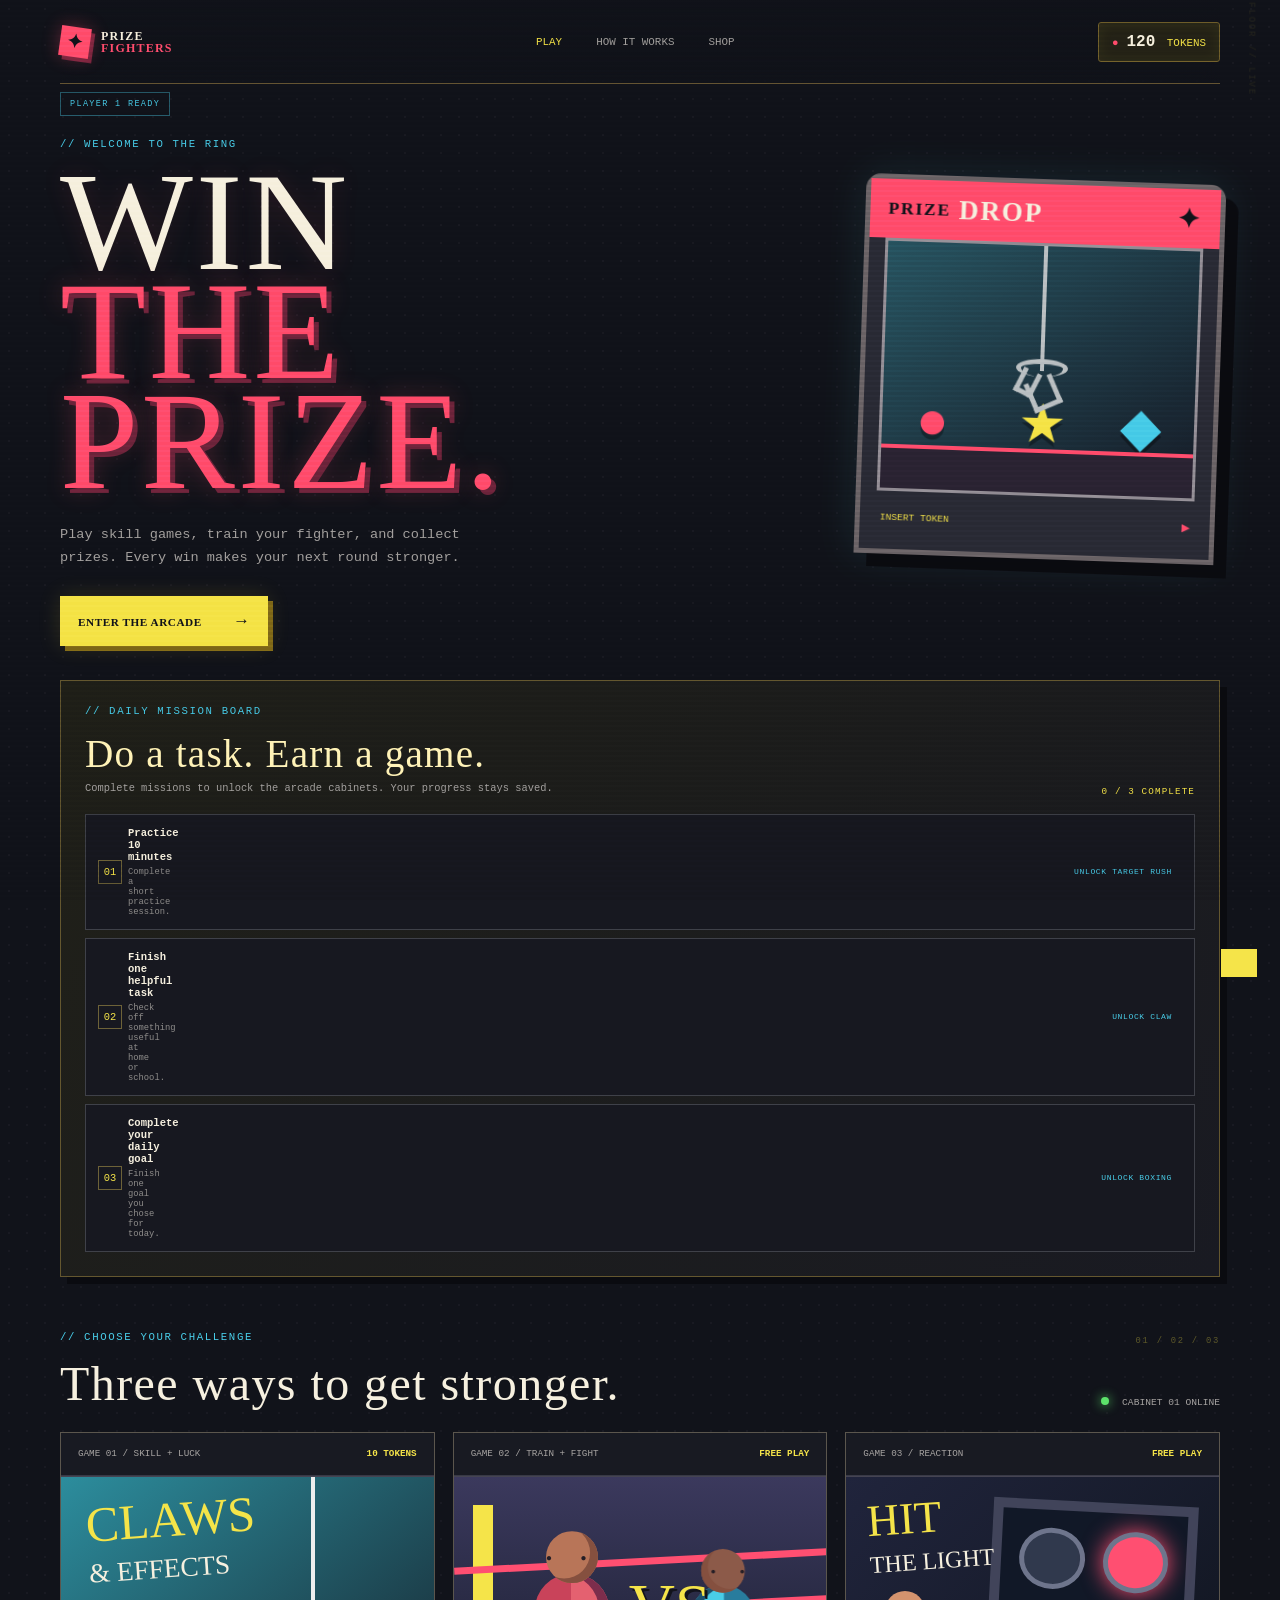
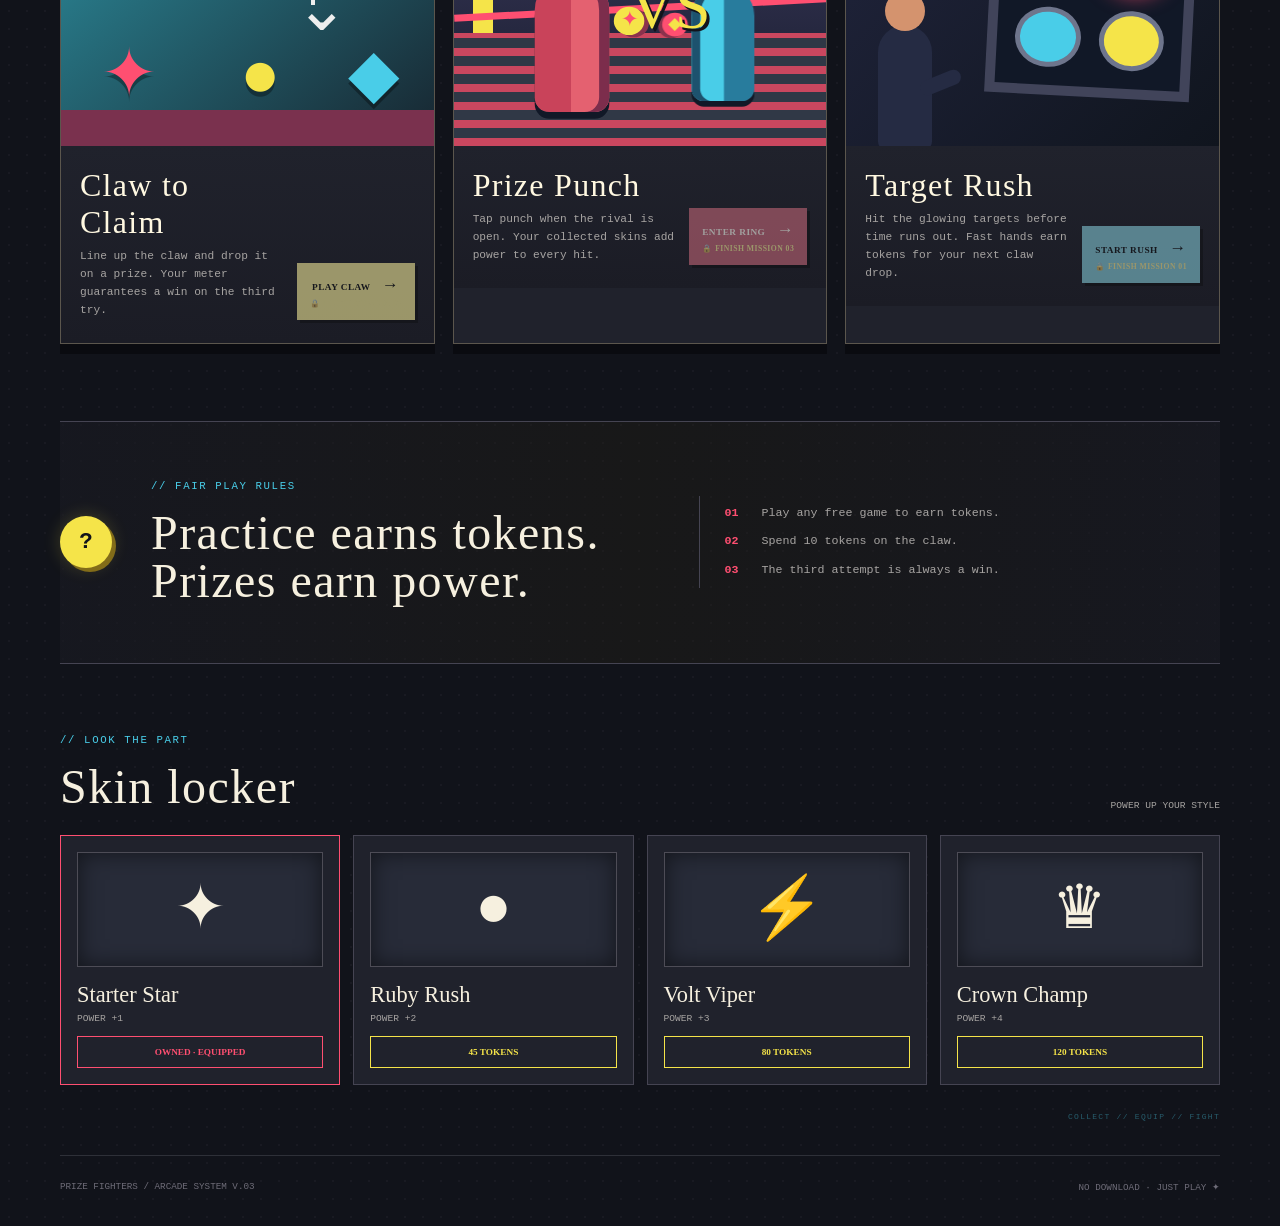
==== index.html @ 1649a292 "Build Prize Fighters arcade experience" ====
<!doctype html>
<html lang="en">
<head><meta charset="utf-8"><meta name="viewport" content="width=device-width, initial-scale=1"><title>PRIZE FIGHTERS // Arcade</title><link rel="stylesheet" href="styles.css"><link rel="stylesheet" href="character-overrides.css"><link rel="stylesheet" href="boxing-arena.css"><link rel="stylesheet" href="boxing-realism.css"><link rel="stylesheet" href="skin-selector.css"><link rel="stylesheet" href="arena-controls.css"><link rel="stylesheet" href="fair-fight.css"><link rel="stylesheet" href="boxing-modes.css"><link rel="stylesheet" href="human-boxers.css"><link rel="stylesheet" href="menu-polish.css"><link rel="stylesheet" href="todo-rewards.css"><link rel="stylesheet" href="first-person-3d.css"></head>
<body><div class="scanlines"></div><header class="topbar"><a class="brand" href="#top"><span class="brand-mark">✦</span><span>PRIZE<br><b>FIGHTERS</b></span></a><nav><a class="nav-link active" href="#games">PLAY</a><a class="nav-link" href="#how">HOW IT WORKS</a><a class="nav-link" href="#shop">SHOP</a></nav><div class="wallet"><span>●</span><b id="coinCount">120</b> TOKENS</div></header>
<main id="top"><section class="hero wrap"><div class="hero-copy"><p class="eyebrow">// WELCOME TO THE RING</p><h1>WIN<br><em>THE PRIZE.</em></h1><p class="lede">Play skill games, train your fighter, and collect prizes. Every win makes your next round stronger.</p><button class="button hot" data-scroll="games">ENTER THE ARCADE <span>→</span></button></div><div class="hero-machine"><div class="machine-top"><span>PRIZE</span><b>DROP</b><i>✦</i></div><div class="machine-glass"><div class="claw claw-hero"><span></span><i></i></div><div class="toy toy-red">●</div><div class="toy toy-yellow">★</div><div class="toy toy-blue">◆</div><div class="machine-floor"></div></div><div class="machine-base"><span>INSERT TOKEN</span><b>▶</b></div></div></section>
<section id="games" class="wrap games-section"><div class="section-head"><div><p class="eyebrow">// CHOOSE YOUR CHALLENGE</p><h2>Three ways to get stronger.</h2></div><span class="status-pill"><i></i> CABINET 01 ONLINE</span></div><div class="game-grid">
<article class="game-card claw-card"><div class="card-top"><span>GAME 01 / SKILL + LUCK</span><b>10 TOKENS</b></div><div class="card-art claw-art"><div class="art-sign">CLAWS<br><em>&amp; EFFECTS</em></div><div class="mini-claw"><span></span></div><div class="prize prize-a">✦</div><div class="prize prize-b">●</div><div class="prize prize-c">◆</div><div class="art-floor"></div></div><div class="card-content"><div><h3>Claw to Claim</h3><p>Line up the claw and drop it on a prize. Your meter guarantees a win on the third try.</p></div><button class="button small" data-game="claw">PLAY CLAW <span>→</span></button></div></article>
<article class="game-card boxing-card"><div class="card-top"><span>GAME 02 / TRAIN + FIGHT</span><b>FREE PLAY</b></div><div class="card-art boxing-art"><div class="ring-rope r1"></div><div class="ring-rope r2"></div><div class="ring-corner"></div><div class="fighter you"><i>✦</i></div><div class="fighter rival"><i>◆</i></div><div class="vs">VS</div></div><div class="card-content"><div><h3>Prize Punch</h3><p>Tap punch when the rival is open. Your collected skins add power to every hit.</p></div><button class="button small pink" data-game="boxing">ENTER RING <span>→</span></button></div></article>
<article class="game-card target-card"><div class="card-top"><span>GAME 03 / REACTION</span><b>FREE PLAY</b></div><div class="card-art target-art"><div class="target-label">HIT<br><em>THE LIGHT</em></div><div class="target-board"><i></i><i></i><i></i><i></i></div><div class="player-silhouette"><b></b><i></i></div></div><div class="card-content"><div><h3>Target Rush</h3><p>Hit the glowing targets before time runs out. Fast hands earn tokens for your next claw drop.</p></div><button class="button small blue" data-game="target">START RUSH <span>→</span></button></div></article>
</div></section>
<section id="how" class="how wrap"><div class="how-icon">?</div><div><p class="eyebrow">// FAIR PLAY RULES</p><h2>Practice earns tokens.<br>Prizes earn power.</h2></div><div class="steps"><p><b>01</b> Play any free game to earn tokens.</p><p><b>02</b> Spend 10 tokens on the claw.</p><p><b>03</b> The third attempt is always a win.</p></div></section><section id="shop" class="shop wrap"><div class="section-head"><div><p class="eyebrow">// LOOK THE PART</p><h2>Skin locker</h2></div><span>POWER UP YOUR STYLE</span></div><div class="shop-grid" id="shopGrid"></div></section></main><footer class="wrap"><span>PRIZE FIGHTERS / ARCADE SYSTEM V.03</span><span>NO DOWNLOAD · JUST PLAY ✦</span></footer>
<dialog id="gameModal"><div class="modal-head"><div><p class="eyebrow">// LIVE CABINET</p><h2 id="modalTitle">Claw to Claim</h2></div><button class="close" id="closeModal">×</button></div><div id="modalBody"></div></dialog><div class="toast" id="toast"></div><script src="boxing-arena.js"></script><script src="boxing-feedback.js"></script><script src="skin-selector.js"></script><script src="arena-controls.js"></script><script src="boxing-modes.js"></script><script src="todo-rewards.js"></script><script src="first-person-3d.js"></script><script src="game.js"></script><script src="keyboard-controls.js"></script></body></html>
---- styles.css ----
:root{--ink:#11131a;--paper:#f6f0df;--muted:#a7a4a2;--pink:#ff4f71;--yellow:#f5e449;--blue:#49cde8;--panel:#20222c;--line:#454452}*{box-sizing:border-box}html{scroll-behavior:smooth}body{margin:0;background:var(--ink);color:var(--paper);font-family:'Space Mono',monospace;background-image:radial-gradient(#3b3b4630 1px,transparent 1px);background-size:18px 18px}.scanlines{position:fixed;inset:0;pointer-events:none;z-index:10;background:linear-gradient(#fff0 50%,#00000012 50%);background-size:100% 5px;mix-blend-mode:overlay}.wrap{width:min(1160px,calc(100% - 48px));margin:auto}.topbar{height:84px;border-bottom:1px solid var(--line);display:flex;align-items:center;justify-content:space-between;width:min(1160px,calc(100% - 48px));margin:auto;position:relative;z-index:2}.brand{display:flex;align-items:center;gap:11px;color:var(--paper);text-decoration:none;font:700 .75rem/1 'Space Mono';letter-spacing:.1em}.brand b{color:var(--pink)}.brand-mark{display:grid;place-items:center;background:var(--pink);color:var(--ink);width:30px;height:30px;font-size:1.2rem;transform:rotate(8deg)}nav{display:flex;gap:34px;font-size:.68rem}nav a{color:var(--muted);text-decoration:none}nav a:hover,nav a.active{color:var(--yellow)}.wallet{font-size:.68rem;color:var(--yellow)}.wallet span{color:var(--pink);margin-right:8px}.wallet b{font-size:1rem;color:var(--paper);margin-right:5px}.eyebrow{color:var(--blue);font-size:.67rem;letter-spacing:.15em;margin:0 0 17px}.hero{min-height:540px;display:flex;justify-content:space-between;align-items:center;gap:50px}.hero h1{font:400 clamp(5rem,11vw,9.5rem)/.78 'Bebas Neue';letter-spacing:.02em;margin:0}.hero h1 em{font-style:normal;color:var(--pink);text-shadow:5px 5px 0 #72253d}.lede{max-width:420px;color:var(--muted);font-size:.85rem;line-height:1.7;margin:27px 0}.button{border:0;padding:15px 18px;background:var(--yellow);color:var(--ink);font:700 .7rem 'Space Mono';cursor:pointer;letter-spacing:.05em}.button span{font-size:1.05rem;margin-left:28px}.button:hover{filter:brightness(1.1);transform:translateY(-2px)}.hero-machine{width:360px;height:380px;border:5px solid #70686b;border-radius:15px 15px 0 0;background:#2b2c37;box-shadow:13px 13px 0 #0a0b10;transform:rotate(2deg);position:relative}.machine-top{height:59px;background:var(--pink);color:var(--ink);padding:10px 18px;display:flex;align-items:center;gap:8px;font:700 1.1rem 'Bebas Neue';letter-spacing:.1em}.machine-top b{color:var(--paper);font-size:1.7rem}.machine-top i{margin-left:auto;font-style:normal;font-size:1.7rem}.machine-glass{position:absolute;inset:59px 16px 58px;background:linear-gradient(140deg,#4dcee050,#161a2780),#18212c;border:3px solid #98939a;overflow:hidden}.machine-floor{position:absolute;bottom:0;inset-inline:0;height:44px;background:#2c2434;border-top:4px solid var(--pink)}.claw{position:absolute;top:0;left:50%;height:125px;width:4px;background:#bdc2c4;z-index:2}.claw span{position:absolute;top:113px;left:-24px;width:52px;height:18px;border:5px solid #bdc2c4;border-bottom:0;border-radius:50%}.claw i{position:absolute;top:124px;left:-22px;height:26px;width:20px;border:5px solid #bdc2c4;border-top:0;transform:rotate(25deg)}.claw i:after{content:'';position:absolute;right:-29px;top:0;height:26px;width:20px;border:5px solid #bdc2c4;border-top:0;transform:rotate(-50deg)}.toy{position:absolute;bottom:35px;font-size:3.4rem;text-shadow:0 5px 0 #0005}.toy-red{left:34px;color:var(--pink)}.toy-yellow{left:136px;color:var(--yellow)}.toy-blue{right:32px;color:var(--blue)}.machine-base{position:absolute;bottom:0;inset-inline:0;height:57px;padding:20px;color:var(--yellow);font-size:.6rem}.machine-base b{float:right;color:var(--pink)}.games-section{padding:32px 0 77px}.section-head{display:flex;align-items:end;justify-content:space-between;margin-bottom:24px}.section-head h2,.how h2{font:400 3rem/1 'Bebas Neue';margin:0;letter-spacing:.03em}.status-pill,.section-head>span{font-size:.6rem;color:var(--muted)}.status-pill i{display:inline-block;width:8px;height:8px;background:#5ce26a;border-radius:50%;margin-right:7px;box-shadow:0 0 11px #5ce26a}.game-grid{display:grid;grid-template-columns:1fr 1fr;gap:18px}.game-card{background:var(--panel);border:1px solid var(--line);overflow:hidden}.card-top{height:43px;display:flex;justify-content:space-between;align-items:center;padding:0 17px;font-size:.58rem;color:var(--muted)}.card-top b{color:var(--yellow);font-size:.58rem}.card-art{height:270px;position:relative;overflow:hidden}.claw-art{background:linear-gradient(140deg,#2c8d9d,#17252f);border-top:1px solid var(--line)}.art-sign{position:absolute;top:23px;left:26px;font:400 3.1rem/.82 'Bebas Neue';color:var(--yellow);transform:rotate(-4deg);z-index:2}.art-sign em{color:var(--paper);font-style:normal;font-size:1.7rem}.mini-claw{position:absolute;width:4px;height:130px;background:#eee;top:-2px;left:67%;z-index:2}.mini-claw:after{content:'⌄';font:4rem Arial;color:#eee;position:absolute;top:96px;left:-16px}.prize{position:absolute;font-size:4.2rem;bottom:30px;text-shadow:0 5px #0005}.prize-a{left:40px;color:var(--pink)}.prize-b{left:48%;color:var(--yellow)}.prize-c{right:34px;color:var(--blue)}.art-floor{position:absolute;bottom:0;inset-inline:0;height:36px;background:#7a314e}.boxing-art{background:linear-gradient(#3a3155,#1d1e2b);border-top:1px solid var(--line)}.boxing-art:after{content:'';position:absolute;inset:auto 0 0;height:42%;background:repeating-linear-gradient(0deg,#ca475f 0 8px,#303846 8px 18px)}.ring-rope{position:absolute;left:0;right:0;height:7px;background:var(--pink);z-index:2;transform:rotate(-3deg)}.r1{top:81px}.r2{top:128px}.ring-corner{position:absolute;left:19px;top:28px;width:20px;height:220px;background:#f5e449}.fighter{position:absolute;z-index:3;bottom:42px;width:75px;height:112px;background:#f24f68;border-radius:40px 40px 20px 20px;box-shadow:0 0 0 10px #f24f6825}.fighter:before{content:'';position:absolute;left:12px;top:-33px;width:51px;height:51px;border-radius:50%;background:#f7c28b}.fighter:after{content:'●';position:absolute;color:var(--ink);font-size:1.4rem;left:31px;top:-20px}.fighter i{position:absolute;z-index:2;font-style:normal;color:var(--yellow);font-size:2rem;right:-25px;top:27px}.you{left:23%;transform:scale(1.13)}.rival{right:19%;background:var(--blue);transform:scale(.95) rotateY(180deg)}.rival i{color:var(--pink)}.vs{position:absolute;z-index:4;left:47%;top:93px;font:4rem 'Bebas Neue';color:var(--yellow);text-shadow:3px 3px #12131b}.card-content{display:flex;justify-content:space-between;align-items:end;gap:15px;padding:21px 19px 23px}.card-content h3{font:400 2rem 'Bebas Neue';margin:0 0 7px}.card-content p{color:var(--muted);font-size:.7rem;line-height:1.6;margin:0;max-width:325px}.button.small{padding:12px 13px;white-space:nowrap;font-size:.58rem}.button.small span{margin-left:9px}.button.pink{background:var(--pink);color:var(--paper)}.how{border-top:1px solid var(--line);border-bottom:1px solid var(--line);padding:58px 0;display:grid;grid-template-columns:65px 1fr 1fr;gap:26px;align-items:center}.how-icon{width:52px;height:52px;border-radius:50%;background:var(--yellow);color:var(--ink);display:grid;place-items:center;font-weight:700;font-size:1.4rem}.steps{border-left:1px solid var(--line);padding-left:25px;color:var(--muted);font-size:.73rem;line-height:1.8}.steps p{margin:7px 0}.steps b{color:var(--pink);margin-right:16px}.shop{padding:70px 0}.shop-grid{display:grid;grid-template-columns:repeat(4,1fr);gap:13px}.skin{background:var(--panel);border:1px solid var(--line);padding:16px}.skin-preview{height:115px;display:grid;place-items:center;font-size:3.8rem;background:#272b38;margin-bottom:15px}.skin h3{font:400 1.4rem 'Bebas Neue';margin:0}.skin p{font-size:.6rem;color:var(--muted);margin:5px 0 12px}.skin button{width:100%;padding:10px;background:transparent;border:1px solid var(--yellow);color:var(--yellow);font:700 .58rem 'Space Mono';cursor:pointer}.skin button:disabled{border-color:#555;color:#777}.skin.owned{border-color:var(--pink)}.skin.owned button{color:var(--pink);border-color:var(--pink)}footer{padding:25px 0 30px;display:flex;justify-content:space-between;color:#6e6c78;font-size:.58rem}dialog{width:min(690px,calc(100% - 30px));background:#1d1e28;color:var(--paper);border:2px solid var(--yellow);padding:27px;box-shadow:12px 12px 0 #0008}dialog::backdrop{background:#000b;backdrop-filter:blur(4px)}.modal-head{display:flex;justify-content:space-between;align-items:start;border-bottom:1px solid var(--line);padding-bottom:17px;margin-bottom:20px}.modal-head h2{font:400 2.7rem 'Bebas Neue';margin:0}.close{background:none;border:0;color:var(--paper);font-size:2rem;cursor:pointer}.claw-console,.boxing-console{display:grid;grid-template-columns:1fr 180px;gap:20px}.claw-stage,.boxing-stage{height:280px;position:relative;background:linear-gradient(#1d6370,#17232c);border:2px solid #777;overflow:hidden}.console-claw{position:absolute;top:0;width:4px;height:125px;background:#fff;left:var(--claw-x,50%);transition:left .2s}.console-claw:after{content:'⌄';position:absolute;top:95px;left:-16px;color:#fff;font-size:4rem}.console-prize{position:absolute;bottom:30px;font-size:4rem}.console-prize.a{left:14%;color:var(--pink)}.console-prize.b{left:45%;color:var(--yellow)}.console-prize.c{right:14%;color:var(--blue)}.console-floor{position:absolute;bottom:0;inset-inline:0;height:30px;background:#71304c}.game-controls{background:#292b38;padding:20px;display:flex;flex-direction:column;gap:12px}.game-controls button{padding:13px;border:1px solid var(--line);background:#191a21;color:var(--paper);font:700 .64rem 'Space Mono';cursor:pointer}.game-controls button:hover{border-color:var(--yellow);color:var(--yellow)}.meter{height:8px;background:#15161c;margin:8px 0}.meter i{display:block;height:100%;width:0;background:var(--pink);transition:.3s}.console-note,.fight-info{color:var(--muted);font-size:.65rem;line-height:1.55}.boxing-console{grid-template-columns:1fr 190px}.health{position:absolute;top:17px;width:38%;height:14px;background:#171820;border:2px solid #eee}.health i{display:block;height:100%;background:var(--pink)}.health.player{left:18px}.health.enemy{right:18px}.health.enemy i{background:var(--blue);float:right}.punch-btn{height:130px;background:var(--pink);border:0;color:#fff;font:400 2.7rem 'Bebas Neue';cursor:pointer}.punch-btn:active{transform:scale(.95)}.fight-info b{color:var(--yellow)}.toast{position:fixed;bottom:23px;right:23px;background:var(--yellow);color:var(--ink);padding:14px 18px;font-size:.68rem;z-index:20;transform:translateY(100px);transition:.3s}.toast.show{transform:translateY(0)}@media(max-width:760px){.topbar{height:72px}.topbar nav{display:none}.hero{min-height:620px;display:block;padding-top:90px}.hero-machine{position:absolute;right:15px;top:215px;opacity:.34;transform:rotate(2deg) scale(.85)}.hero-copy{position:relative;z-index:1}.game-grid{grid-template-columns:1fr}.how{grid-template-columns:55px 1fr}.steps{grid-column:2}.shop-grid{grid-template-columns:1fr 1fr}.card-content{display:block}.card-content .button{margin-top:18px}.claw-console,.boxing-console{grid-template-columns:1fr}.section-head{align-items:start;gap:10px;flex-direction:column}footer{flex-direction:column;gap:12px}}
/* Clearer human character treatment and the new reaction cabinet. */
.game-grid{grid-template-columns:repeat(3,1fr)}
.target-art{background:linear-gradient(135deg,#20243c,#10151e);border-top:1px solid var(--line)}.target-label{position:absolute;left:22px;top:22px;color:var(--yellow);font:400 2.8rem/.82 'Bebas Neue';z-index:2;transform:rotate(-4deg)}.target-label em{font-style:normal;color:var(--paper);font-size:1.5rem}.target-board{position:absolute;right:25px;top:25px;width:205px;height:195px;border:10px solid #41445a;background:#111827;display:grid;grid-template-columns:1fr 1fr;gap:18px;padding:18px;transform:rotate(3deg)}.target-board i{display:block;border-radius:50%;background:#30394d;border:5px solid #6e758c}.target-board i:nth-child(2){background:var(--pink);box-shadow:0 0 22px var(--pink)}.target-board i:nth-child(3){background:var(--blue)}.target-board i:nth-child(4){background:var(--yellow)}.player-silhouette{position:absolute;bottom:-4px;left:32px;width:54px;height:125px;background:#252b43;border-radius:28px 28px 9px 9px;z-index:3}.player-silhouette b{position:absolute;top:-34px;left:7px;width:40px;height:40px;border-radius:50%;background:#d4936e}.player-silhouette i{position:absolute;right:-30px;top:50px;width:43px;height:15px;background:#252b43;transform:rotate(-22deg);border-radius:10px}.blue{background:var(--blue)}
.boxing-art{background:linear-gradient(#3b395d,#161b2a)}.fighter{width:66px;height:122px;border-radius:32px 32px 13px 13px;background:linear-gradient(90deg,#c9435a 0 48%,#e46170 49%);box-shadow:inset -9px 0 #7c2d4c,0 6px 0 #111827}.fighter:before{left:10px;top:-38px;width:46px;height:46px;background:#b87558;box-shadow:inset -7px -4px #85503f}.fighter:after{content:'●  ●';letter-spacing:10px;font-size:.55rem;left:10px;top:-19px;color:#241e26}.fighter i{right:-31px;top:29px;width:27px;height:25px;border-radius:50%;background:var(--yellow);color:var(--pink);font-size:1.15rem;text-align:center;line-height:25px;box-shadow:4px 2px 0 #8b324d}.rival{background:linear-gradient(90deg,#287c9d 0 48%,#49cde8 49%);box-shadow:inset -9px 0 #1d526e,0 6px 0 #111827}.rival:before{background:#8c5a49}.rival i{background:var(--pink);color:var(--yellow)}
@media(max-width:960px){.game-grid{grid-template-columns:1fr 1fr}.target-card{grid-column:1/-1}.target-card .card-art{height:240px}}@media(max-width:760px){.game-grid{grid-template-columns:1fr}.target-card{grid-column:auto}}
.target-stage{height:280px;position:relative;overflow:hidden;border:2px solid #646a81;background:radial-gradient(circle at 50% 50%,#32375b,#151a27)}.rush-grid{position:absolute;inset:0;background-image:linear-gradient(#ffffff10 1px,transparent 1px),linear-gradient(90deg,#ffffff10 1px,transparent 1px);background-size:33.333% 33.333%}.rush-target{position:absolute;z-index:2;width:62px;height:62px;margin:-31px 0 0 -31px;border-radius:50%;display:grid;place-items:center;background:var(--pink);border:8px solid var(--yellow);box-shadow:0 0 30px var(--pink);color:#fff;font-size:1.6rem;cursor:pointer;transition:.15s}.rush-target:hover{transform:scale(1.13)}
.real-fight .boxing-stage{background:radial-gradient(circle at 50% 35%,#554a74,#1a1b2b)}.round-badge{position:absolute;top:10px;left:50%;z-index:5;transform:translateX(-50%);background:var(--yellow);color:var(--ink);padding:6px 12px;font-size:.58rem;font-weight:700}.health-label{position:absolute;top:38px;z-index:4;font-size:.55rem;font-weight:700;color:var(--paper)}.health-label i{font-style:normal;color:var(--yellow);margin-left:5px}.you-label{left:18px}.rival-label{right:18px}.real-fight .health{top:56px}.stamina-bar{position:absolute;bottom:12px;left:18px;right:18px;height:12px;background:#10131d;border:2px solid #6f7184;z-index:4}.stamina-bar span{position:absolute;top:-17px;left:0;color:var(--yellow);font-size:.48rem}.stamina-bar i{display:block;width:100%;height:100%;background:var(--yellow);transition:.2s}.fight-actions{display:grid;grid-template-columns:1fr 1fr;gap:8px}.fight-actions button{min-height:48px}.fight-actions button small{display:block;color:var(--muted);font-size:.45rem;margin-top:4px}.fight-actions button.active{background:var(--yellow);color:var(--ink);border-color:var(--yellow)}
---- character-overrides.css ----
/* Human-style boxer silhouettes: heads, faces, gloves, shorts, legs, and shoes. */
.fight-actions button { position: relative; padding-top: 23px; }
.fight-actions::before { content: 'KEYBOARD: J jab  ·  H heavy  ·  G guard  ·  D dodge'; grid-column: 1 / -1; color: var(--yellow); font-size: .55rem; line-height: 1.4; }
.fight-actions button::after { content: 'J'; position: absolute; top: 6px; right: 7px; color: var(--blue); font-size: .55rem; border: 1px solid var(--blue); padding: 1px 4px; }
#heavy::after { content: 'H'; }
#guard::after { content: 'G'; }
#dodge::after { content: 'D'; }
.fight-actions button.key-pressed { transform: translateY(2px) scale(.97); box-shadow: 0 0 0 3px var(--blue); }
.real-fight .fighter { height: 132px; width: 58px; border-radius: 26px 26px 15px 15px; background: linear-gradient(90deg,#5b2333 0 11%,#c94a61 12% 69%,#8f304b 70%); box-shadow: inset -7px 0 #71243c, 0 9px 0 #111827, 0 0 0 8px #f24f6820; }
.real-fight .fighter::before { left: 7px; top: -43px; width: 44px; height: 48px; border-radius: 48% 48% 43% 43%; background: linear-gradient(135deg,#b87558 0 63%,#784331 64%); box-shadow: inset 5px -4px #8b4f3b; }
.real-fight .fighter::after { content: ''; left: 14px; top: -16px; width: 8px; height: 5px; border-radius: 50%; background: #241e26; box-shadow: 15px 0 #241e26, 7px 13px 0 -1px #8a3f35; }
.real-fight .fighter i { right: -35px; top: 29px; width: 28px; height: 28px; border-radius: 50%; background: var(--yellow); color: transparent; box-shadow: 4px 3px 0 #8b324d, -26px 73px 0 -5px #f5c28c; }
.real-fight .rival { background: linear-gradient(90deg,#164c65 0 11%,#2d91ad 12% 69%,#1c607b 70%); box-shadow: inset -7px 0 #17485f, 0 9px 0 #111827, 0 0 0 8px #49cde820; }
.real-fight .rival::before { background: linear-gradient(135deg,#8c5a49 0 63%,#5f352e 64%); }
.real-fight .rival i { background: var(--pink); box-shadow: 4px 3px 0 #70243b, -26px 73px 0 -5px #d9a079; }
---- boxing-arena.css ----
.boxing-arena { color: #fff7d6; }
.arena-setup { display:grid; gap:18px; text-align:center; padding:18px 4px 6px; }
.arena-kicker { color:#f6d56d; font-size:.65rem; letter-spacing:.18em; }
.arena-setup h3 { margin:0; color:#f8dc78; font:400 3rem/.9 'Bebas Neue'; text-shadow:3px 3px #5f4217; }
.arena-setup p { color:#c9c0a4; font-size:.72rem; line-height:1.6; margin:0 auto; max-width:470px; }
.arena-mode-row { display:flex; justify-content:center; gap:12px; flex-wrap:wrap; }
.arena-mode,.arena-primary { border:1px solid #b58b2c; background:#2a2417; color:#f8dc78; padding:13px 17px; font:700 .65rem 'Space Mono'; cursor:pointer; }
.arena-mode.active,.arena-primary { background:#d5a934; color:#1a1710; box-shadow:0 4px 0 #735313; }
.arena-room { display:grid; gap:8px; margin:3px auto 0; max-width:280px; }
.arena-room input { background:#16151a; border:1px solid #5d5339; color:#f8dc78; padding:12px; text-align:center; font:700 .75rem 'Space Mono'; letter-spacing:.15em; }
.arena-room small,.arena-help { color:#9d967e; font-size:.57rem; line-height:1.6; }
.arena-room[hidden] { display:none; }
.boxing-arena .boxing-stage { background:radial-gradient(circle at 50% 30%,#776438 0,#342d26 34%,#17191e 78%); border-color:#aa8736; }
.arena-ring { position:absolute; inset:0; background:linear-gradient(transparent 68%,#9b313d 69% 73%,#e0b84b 74% 76%,#9b313d 77% 81%,#28262a 82%); }
.arena-rope { position:absolute; left:-4%; right:-4%; height:5px; background:#e7c04f; box-shadow:0 0 0 2px #6f421f; z-index:2; transform:rotate(-2deg); }
.arena-rope.one{top:43%}.arena-rope.two{top:53%}.arena-rope.three{top:63%}
.arena-corner { position:absolute; top:22%; bottom:17%; left:50%; width:9px; background:#d9b34d; transform:translateX(-50%); z-index:2; }
.arena-boxer { position:absolute; z-index:3; bottom:28px; width:74px; height:132px; border-radius:36px 36px 14px 14px; background:linear-gradient(90deg,#59263b 0 13%,#d25a64 14% 68%,#802e43 69%); box-shadow:inset -9px 0 #66263b,0 11px 0 #0b0c10; transition:transform .12s; }
.arena-boxer::before { content:''; position:absolute; left:12px; top:-48px; width:50px; height:53px; border-radius:48% 48% 43% 43%; background:linear-gradient(135deg,#bc7a59 0 62%,#73412f 63%); box-shadow:inset 6px -5px #8d4d38; }
.arena-boxer::after { content:''; position:absolute; left:23px; top:-28px; width:8px; height:5px; border-radius:50%; background:#211a1a; box-shadow:18px 0 #211a1a,9px 14px 0 -1px #74382e; }
.arena-boxer .glove { position:absolute; right:-32px; top:28px; width:31px; height:31px; border-radius:50%; background:#f2c647; box-shadow:4px 3px 0 #805c1c; }
.arena-boxer .arm { position:absolute; right:-27px; top:48px; width:43px; height:14px; border-radius:12px; background:#d25a64; transform:rotate(-25deg); transform-origin:left center; }
.arena-boxer .shorts { position:absolute; bottom:-1px; left:7px; right:7px; height:38px; background:#212c4c; border-top:5px solid #f1c74c; border-radius:5px 5px 11px 11px; }
.arena-boxer .leg { position:absolute; bottom:-27px; width:20px; height:31px; background:#bc7a59; border-radius:0 0 10px 10px; }
.arena-boxer .leg.left{left:12px}.arena-boxer .leg.right{right:12px}
.arena-boxer .shoe { position:absolute; bottom:-32px; width:34px; height:10px; border-radius:10px 15px 4px 4px; background:#f4df9d; }
.arena-boxer .shoe.left{left:3px}.arena-boxer .shoe.right{right:3px}
.arena-boxer.p1 { left:18%; }.arena-boxer.p2 { right:18%; transform:scaleX(-1); background:linear-gradient(90deg,#153e58 0 13%,#2f9ab5 14% 68%,#1d5e79 69%); box-shadow:inset -9px 0 #17485f,0 11px 0 #0b0c10; }
.arena-boxer.p2 .glove { background:#e55269; }.arena-boxer.p2 .arm{background:#2f9ab5}.arena-boxer.p2 .shorts{background:#51304c}.arena-boxer.p2 .shoe{background:#b5ecf1}
.arena-boxer.hit { animation:arenaHit .22s ease; }.arena-boxer.block { filter:brightness(1.35); box-shadow:0 0 0 5px #f4d45b, inset -9px 0 #66263b,0 11px 0 #0b0c10; }
.arena-boxer.attack { animation:arenaPunch .34s ease; }
@keyframes arenaPunch { 45% { transform:translateX(22px) scale(1.04); filter:brightness(1.18); } }
.arena-boxer.p2.attack { animation-name:arenaPunchP2; }
@keyframes arenaPunchP2 { 45% { transform:scaleX(-1) translateX(22px) scale(1.04); filter:brightness(1.18); } }
.arena-boxer.dodge { animation:arenaDodge .42s ease; }
@keyframes arenaDodge { 45% { transform:translateX(-34px) rotate(-8deg); filter:brightness(1.25); } }
.arena-boxer.p2.dodge { animation-name:arenaDodgeP2; }
@keyframes arenaDodgeP2 { 45% { transform:scaleX(-1) translateX(-34px) rotate(8deg); filter:brightness(1.25); } }
@keyframes arenaHit { 50%{transform:translateX(12px) rotate(2deg)} }.arena-boxer.p2.hit{animation-name:arenaHitP2}.arena-boxer.p2.block{box-shadow:0 0 0 5px #f4d45b,inset -9px 0 #17485f,0 11px 0 #0b0c10}@keyframes arenaHitP2{50%{transform:scaleX(-1) translateX(12px) rotate(-2deg)}}
.arena-hud { position:absolute; z-index:5; top:12px; left:15px; right:15px; display:flex; justify-content:space-between; gap:20px; font-size:.55rem; font-weight:700; }
.arena-health { width:38%; }.arena-health.enemy{text-align:right}.arena-health label{color:#f8dc78}.arena-bar{height:13px; margin-top:5px; background:#141419; border:2px solid #f0d27a}.arena-bar i{display:block; width:100%; height:100%; background:#e45668; transition:.2s}.arena-health.enemy .arena-bar i{margin-left:auto;background:#48c7dc}
.arena-message { min-height:35px; color:#f3e8bd; font-size:.64rem; line-height:1.5; }
.arena-controls { display:grid; grid-template-columns:1fr 1fr; gap:9px; margin-top:12px; }.arena-controls h4{grid-column:1/-1;margin:0;color:#f8dc78;font:400 1.45rem 'Bebas Neue'}.arena-controls button{padding:10px 8px;border:1px solid #625332;background:#211f1c;color:#fff7d6;font:700 .58rem 'Space Mono';cursor:pointer}.arena-controls button:hover{border-color:#f2d36c}.arena-controls button:active{transform:scale(.96)}.arena-controls small{display:block;color:#9d967e;font-size:.46rem;margin-top:4px}.arena-bottom{display:flex;justify-content:space-between;gap:10px;align-items:center;margin-top:12px;color:#a69c80;font-size:.55rem}.arena-gold{color:#f6d56d}.arena-room-code{font-size:.8rem;letter-spacing:.2em;color:#f8dc78}.arena-controls[hidden]{display:none}@media(max-width:650px){.arena-boxer.p1{left:13%}.arena-boxer.p2{right:13%}.arena-controls{grid-template-columns:1fr 1fr}}
---- boxing-realism.css ----
/* Final character pass: clear hair, varied skin tones, and a readable guard. */
.arena-boxer .hair { position:absolute; z-index:2; left:9px; top:-50px; width:49px; height:20px; border-radius:50% 55% 18% 18%; background:#211b1a; transform:rotate(-5deg); }
.arena-boxer .hair::after { content:''; position:absolute; left:-4px; top:7px; width:13px; height:25px; border-radius:50%; background:inherit; }
.arena-boxer.p1 .hair { background:#2d211d; }
.arena-boxer.p2 .hair { background:#111827; transform:scaleX(-1) rotate(-5deg); }
.arena-boxer.p1::before { background:linear-gradient(135deg,#c88763 0 60%,#75402f 61%); }
.arena-boxer.p2::before { background:linear-gradient(135deg,#8e5b4b 0 60%,#4c2c2a 61%); }
.arena-boxer.block::before { box-shadow:inset 5px -4px #8b4f3b, 0 0 0 4px #f6d35f; }
.arena-boxer .guard-shield { position:absolute; z-index:6; left:-18px; top:5px; width:92px; height:100px; border:4px solid #f6d35f; border-radius:50%; opacity:0; transform:rotate(-15deg); pointer-events:none; background:radial-gradient(circle,#f6d35f42,#f6d35f0 68%); }
.arena-boxer.block .guard-shield { opacity:1; animation:guardPulse .55s ease infinite alternate; }
@keyframes guardPulse { from { filter:drop-shadow(0 0 2px #f6d35f); } to { filter:drop-shadow(0 0 12px #f6d35f); } }
.arena-controls button.active { background:#f6d35f; color:#1c1810; border-color:#fff0a6; box-shadow:0 0 13px #f6d35f88; }
.arena-message { border-left:4px solid #f6d35f; padding:8px 10px; background:#292318; }
---- skin-selector.css ----
.skin-picker { display:grid; gap:9px; padding:12px; border:1px solid #5d5339; background:#201b13; }
.skin-picker b { color:#f6d56d; font-size:.58rem; letter-spacing:.08em; }
.skin-options { display:flex; flex-wrap:wrap; justify-content:center; gap:6px; }
.skin-choice { min-width:72px; padding:8px 7px; border:1px solid #655936; background:#17161a; color:#d4c9a9; font:700 .5rem 'Space Mono'; cursor:pointer; }
.skin-choice:hover,.skin-choice.selected { border-color:#f6d56d; color:#1b170f; background:#f6d56d; }
.arena-boxer[data-skin="ruby"] { filter:hue-rotate(0deg); }
.arena-boxer[data-skin="volt"] { filter:hue-rotate(125deg) saturate(1.3); }
.arena-boxer[data-skin="gold"] { filter:hue-rotate(330deg) saturate(1.5) brightness(1.15); }
.arena-boxer[data-skin="emerald"] { filter:hue-rotate(75deg) saturate(1.25); }
.arena-boxer[data-skin="violet"] { filter:hue-rotate(250deg) saturate(1.3); }
.arena-boxer[data-skin="ice"] { filter:hue-rotate(160deg) saturate(.85) brightness(1.12); }
.arena-boxer[data-skin="shadow"] { filter:grayscale(.65) brightness(.72); }
.arena-boxer[data-skin="sunset"] { filter:hue-rotate(350deg) saturate(1.55) brightness(1.1); }
---- arena-controls.css ----
.face-picker { display:grid; gap:9px; padding:12px; border:1px solid #5d5339; background:#201b13; }
.face-picker b { color:#f6d56d; font-size:.58rem; letter-spacing:.08em; }
.face-options { display:flex; flex-wrap:wrap; justify-content:center; gap:6px; }
.face-choice { min-width:72px; padding:8px 7px; border:1px solid #655936; background:#17161a; color:#d4c9a9; font:700 .5rem 'Space Mono'; cursor:pointer; }
.face-choice:hover,.face-choice.selected { border-color:#f6d56d; color:#1b170f; background:#f6d56d; }
.arena-boxer.p1 { transition:left .16s ease,bottom .16s ease,filter .2s ease; }
.arena-boxer.p2 { transition:right .3s ease,filter .2s ease; }
.arena-boxer.step { animation:stepBounce .16s ease; }
@keyframes stepBounce { 50% { margin-bottom:5px; } }
.arena-controls:first-of-type h4 .arena-gold { font-size:0; }
.arena-controls:first-of-type h4 .arena-gold::after { content:'· WASD MOVE  ·  J I O K L ACTION'; font-size:.66rem; }
.arena-controls button[data-action="p1-jab"] { font-size:0; }
.arena-controls button[data-action="p1-jab"]::before { content:'LEFT PUNCH'; font-size:.58rem; }
.arena-controls button[data-action="p1-heavy"] { font-size:0; }
.arena-controls button[data-action="p1-heavy"]::before { content:'RIGHT PUNCH'; font-size:.58rem; }
.arena-controls button[data-action="p1-heavy"] small::after { content:'I · 18 dmg'; font-size:.46rem; }
.arena-controls button[data-action="p1-kick"] { font-size:0; }
.arena-controls button[data-action="p1-kick"]::before { content:'KICK'; font-size:.58rem; }
.arena-controls button[data-action="p1-kick"] small::after { content:'O · close range'; font-size:.46rem; }
.arena-controls button[data-action="p1-guard"] { font-size:0; }
.arena-controls button[data-action="p1-guard"]::before { content:'BLOCK'; font-size:.58rem; }
.arena-controls button[data-action="p1-guard"] small::after { content:'K · protect'; font-size:.46rem; }
.arena-boxer.whiff { animation:whiff .25s ease; }
@keyframes whiff { 50% { transform:translateX(13px) rotate(5deg); opacity:.7; } }
.arena-boxer .off-arm { position:absolute; z-index:1; left:-25px; top:45px; width:38px; height:14px; border-radius:12px; background:#d25a64; transform:rotate(22deg); transform-origin:right center; }
.arena-boxer .off-glove { position:absolute; z-index:2; left:-39px; top:57px; width:27px; height:27px; border-radius:50%; background:#f2c647; box-shadow:-3px 3px 0 #805c1c; }
.arena-boxer.p2 .off-arm { background:#2f9ab5; }.arena-boxer.p2 .off-glove { background:#e55269; box-shadow:-3px 3px 0 #70243b; }
.referee { position:absolute; z-index:2; left:50%; bottom:72px; width:25px; height:63px; transform:translateX(-50%); background:repeating-linear-gradient(0deg,#e6e1cd 0 8px,#292b35 8px 15px); border-radius:10px 10px 4px 4px; opacity:.85; }
.referee::before { content:''; position:absolute; left:3px; top:-24px; width:19px; height:20px; border-radius:50%; background:#b97859; box-shadow:inset -3px -2px #794431; }
.referee span { position:absolute; left:-15px; top:22px; width:18px; height:7px; background:#e6e1cd; transform:rotate(-25deg); box-shadow:42px 10px #e6e1cd; }
.arena-boxer[data-face="smile"]::after { width:15px; height:8px; border-radius:0 0 12px 12px; box-shadow:15px 0 #211a1a,7px 13px 0 -1px #8a3f35; }
.arena-boxer[data-face="scar"]::after { width:8px; height:5px; background:#211a1a; box-shadow:15px 0 #211a1a,7px 13px 0 -1px #8a3f35,4px -7px 0 -2px #f4d2b0; }
.arena-boxer[data-face="mask"]::after { left:8px; top:-22px; width:33px; height:14px; border-radius:3px; background:#e8e2ca; box-shadow:15px 0 #211a1a,7px 13px 0 -1px #8a3f35; }
.arena-boxer.block-hit { animation:blockImpact .25s ease; }
@keyframes blockImpact { 50% { filter:brightness(1.8); transform:scale(1.05); } }
.boxing-stage.round-over::after { content:'ROUND OVER'; position:absolute; z-index:8; inset:40% 0 auto; text-align:center; color:#f6d56d; font:400 2.5rem 'Bebas Neue'; letter-spacing:.12em; text-shadow:3px 3px #4c3512; }
.arena-hud { padding:8px 10px; background:#15131dcc; border:1px solid #f6d56d66; border-radius:5px; }
.arena-bar { height:16px; border-radius:3px; box-shadow:0 0 8px #000; }
.arena-bar i { border-radius:1px; }
.arena-controls { padding:12px; border:1px solid #5f4b22; background:linear-gradient(145deg,#282116,#17161a); border-radius:5px; }
.arena-controls button { border-radius:3px; transition:transform .12s,background .12s,box-shadow .12s; }
.arena-controls button:disabled { opacity:.38; cursor:not-allowed; }
---- fair-fight.css ----
/* Fair-fight presentation: equal HP, readable win condition, grounded boxer styling. */
.arena-hud::after { content:'FAIR ROUND · FIRST HP TO 0 LOSES'; position:absolute; top:72px; left:50%; transform:translateX(-50%); white-space:nowrap; color:#d8c9a3; font-size:.47rem; letter-spacing:.08em; }
.arena-health label::after { content:' HP'; color:#9c947f; font-size:.48rem; }
.arena-boxer { filter:saturate(.78) contrast(1.08); box-shadow:inset -8px 0 #552b32, 0 7px 0 #0d0f13; }
.arena-boxer::before { box-shadow:inset 5px -5px #764631; }
.arena-boxer.p1 { background:linear-gradient(90deg,#4d2b32 0 12%,#a94f4d 13% 68%,#71353d 69%); }
.arena-boxer.p2 { background:linear-gradient(90deg,#1d4354 0 12%,#377d89 13% 68%,#285c6d 69%); box-shadow:inset -8px 0 #1c4554,0 7px 0 #0d0f13; }
.arena-boxer .glove,.arena-boxer .off-glove { box-shadow:2px 2px 0 #594622; }
.arena-message { font-size:.68rem; border-left-width:5px; }
.arena-controls h4 { letter-spacing:.04em; }
.arena-controls::after { content:'STAMINA ACTIVE · HEAVY AND DODGE USE ENERGY'; grid-column:1 / -1; color:#f6d56d; font-size:.48rem; letter-spacing:.06em; text-align:center; }
---- boxing-modes.css ----
.difficulty-picker { display:grid; gap:9px; padding:12px; border:1px solid #806427; background:#201a10; }
.difficulty-picker>b { color:#f6d56d; font-size:.58rem; letter-spacing:.1em; }
.difficulty-options { display:grid; grid-template-columns:repeat(3,1fr); gap:7px; }
.difficulty-options button { padding:9px 5px; border:1px solid #6e5c31; background:#17161a; color:#d6c99e; font:700 .53rem 'Space Mono'; cursor:pointer; }
.difficulty-options button small { display:block; margin-top:4px; color:#8dd9d9; font-size:.43rem; }
.difficulty-options button.selected,.difficulty-options button:hover { background:#f0c853; color:#1b170f; border-color:#fff1a1; }
.difficulty-options button.selected small,.difficulty-options button:hover small { color:#554317; }
.difficulty-note { color:#9c947f; font-size:.52rem; line-height:1.5; }
.match-info { position:absolute; z-index:7; left:50%; top:96px; transform:translateX(-50%); display:flex; gap:12px; align-items:center; white-space:nowrap; color:#eadfb8; font-size:.5rem; background:#161318d9; border:1px solid #b58b2c; padding:7px 10px; border-radius:3px; }
.match-info b { color:#f6d56d; }.match-info strong,.match-clock { color:#fff3ae; font-size:.72rem; }.match-clock { font-variant-numeric:tabular-nums; }
.boxing-stage { perspective:800px; transform-style:preserve-3d; }
.boxing-stage .arena-ring { transform:rotateX(8deg) scale(1.04); transform-origin:bottom; box-shadow:inset 0 -35px 50px #0a0a0dcc; }
.boxing-stage .arena-rope { box-shadow:0 4px 0 #6c3a27,0 0 12px #f1c84b55; }
.arena-boxer { transform-style:preserve-3d; }
@media(max-width:650px){.difficulty-options{grid-template-columns:1fr}.match-info{top:100px;gap:6px;font-size:.42rem}.match-info span:last-child{display:none;}}
---- human-boxers.css ----
/* Human character pass: oval anatomy, necks, ears, hairline, and facial detail. */
.arena-boxer { border-radius:28px 28px 12px 12px; }
.arena-boxer::before { left:9px; top:-51px; width:42px; height:54px; border-radius:46% 46% 43% 43%; border:1px solid #643c31; box-shadow:inset 5px -7px #75402f; }
.arena-boxer::after { left:18px; top:-28px; width:7px; height:5px; border-radius:50%; background:#231b1a; box-shadow:16px 0 #231b1a, 7px 13px 0 -1px #7c3f32; }
.arena-boxer .neck { position:absolute; z-index:-1; left:20px; top:-5px; width:25px; height:20px; border-radius:0 0 10px 10px; background:#a9654e; }
.arena-boxer.p2 .neck { background:#7b4b40; }
.arena-boxer .hair { left:5px; top:-55px; width:50px; height:23px; border-radius:56% 62% 22% 16%; background:#211a19; transform:rotate(-4deg); box-shadow:0 6px 0 -2px #211a19, 18px -4px 0 -3px #211a19; }
.arena-boxer .hair::after { left:-5px; top:9px; width:12px; height:29px; border-radius:70% 20% 50% 50%; background:inherit; box-shadow:42px 3px 0 -2px #211a19; }
.arena-boxer .face-detail { position:absolute; z-index:3; left:12px; top:-18px; width:7px; height:3px; border-radius:50%; background:#9a5542; box-shadow:16px 0 #9a5542; }
.arena-boxer .face-detail::after { content:''; position:absolute; left:10px; top:8px; width:9px; height:4px; border-bottom:1px solid #6f352f; border-radius:0 0 9px 9px; }
.arena-boxer.p2 .face-detail { background:#5e392f; box-shadow:16px 0 #5e392f; }
.arena-boxer.p1[data-face="smile"] .face-detail::after { height:7px; border-bottom:2px solid #6f352f; }
.arena-boxer.p1[data-face="scar"] .face-detail::before { content:''; position:absolute; left:7px; top:-9px; width:2px; height:12px; background:#7b4338; transform:rotate(25deg); }
.arena-boxer.p1[data-face="mask"] .face-detail { left:7px; top:-22px; width:32px; height:13px; border-radius:4px; background:#e8e2ca; box-shadow:none; }
.arena-boxer .off-arm,.arena-boxer .arm { height:16px; border-radius:14px; }
.arena-boxer .shorts { height:35px; border-radius:4px 4px 8px 8px; }
---- menu-polish.css ----
/* Arcade menu polish: stronger hierarchy, cabinet glow, and clearer calls to play. */
body::before { content:'ARCADE FLOOR // LIVE'; position:fixed; top:96px; right:24px; z-index:0; color:#f5e44918; font-size:.55rem; letter-spacing:.22em; transform:rotate(90deg); transform-origin:right top; pointer-events:none; }
.topbar { border-bottom:1px solid #6c5a35; background:linear-gradient(180deg,#11131aee,#11131a99); backdrop-filter:blur(8px); }
.brand-mark { box-shadow:0 0 18px #ff4f7155,4px 4px 0 #77243d; }
.wallet { padding:10px 13px; border:1px solid #75632c; background:#252317; box-shadow:inset 0 0 14px #f5e44912; border-radius:3px; }
.hero { position:relative; z-index:1; min-height:570px; }
.hero-copy { max-width:560px; }
.hero-copy::before { content:'PLAYER 1 READY'; display:inline-block; margin-bottom:22px; padding:6px 9px; border:1px solid #49cde866; color:#49cde8; font-size:.53rem; letter-spacing:.16em; }
.hero h1 { text-shadow:0 0 26px #ff4f7120; }
.hero h1 em { text-shadow:5px 5px 0 #72253d,0 0 25px #ff4f714c; }
.button.hot { box-shadow:5px 5px 0 #866e18,0 0 22px #f5e44925; transition:transform .15s,box-shadow .15s; }
.button.hot:hover { box-shadow:2px 2px 0 #866e18,0 0 30px #f5e44955; }
.hero-machine { box-shadow:13px 13px 0 #0a0b10,0 0 40px #49cde81c; }
.games-section { position:relative; }
.games-section::before { content:'01  /  02  /  03'; position:absolute; right:0; top:37px; color:#f5e44955; font-size:.55rem; letter-spacing:.2em; }
.game-card { position:relative; border-color:#5b564d; box-shadow:0 10px 0 #0a0b10; transition:transform .2s,border-color .2s,box-shadow .2s; }
.game-card:hover { transform:translateY(-7px); border-color:#f5e449; box-shadow:0 16px 0 #0a0b10,0 0 22px #f5e4491c; }
.card-top { background:#181a22; border-bottom:1px solid #383946; }
.card-content { min-height:140px; background:linear-gradient(180deg,#20222c,#1b1c25); }
.card-content h3 { color:#fff8e1; letter-spacing:.04em; }
.button.small { box-shadow:3px 3px 0 #11131a; transition:transform .15s; }
.button.small:hover { transform:translate(-2px,-2px); }
.how { position:relative; background:linear-gradient(90deg,#191a22aa,#26221555,#191a22aa); }
.how-icon { box-shadow:4px 4px 0 #826c19,0 0 18px #f5e44933; }
.shop { position:relative; }
.shop::after { content:'COLLECT // EQUIP // FIGHT'; position:absolute; right:0; bottom:34px; color:#49cde866; font-size:.5rem; letter-spacing:.16em; }
.skin { transition:transform .18s,border-color .18s; }
.skin:hover { transform:translateY(-4px); border-color:#49cde8; }
.skin-preview { border:1px solid #4d4c56; box-shadow:inset 0 0 22px #0008; }
footer { border-top:1px solid #2e3038; }
@media(max-width:760px){body::before,.games-section::before,.shop::after{display:none}.hero-copy::before{margin-top:8px}.wallet{padding:8px}.game-card{box-shadow:0 6px 0 #0a0b10}}
---- todo-rewards.css ----
.todo-board { margin-top:26px; margin-bottom:22px; padding:24px; border:1px solid #64572f; background:linear-gradient(135deg,#202018,#191a22); box-shadow:7px 7px 0 #0a0b10; }
.todo-head { display:flex; align-items:end; justify-content:space-between; gap:18px; margin-bottom:17px; }
.todo-head h2 { margin:0; color:#fff3ba; font:400 2.45rem/1 'Bebas Neue'; letter-spacing:.03em; }
.todo-head p:not(.eyebrow) { color:#a7a4a2; font-size:.65rem; line-height:1.5; margin:8px 0 0; }
.todo-progress { color:#f5e449; font-size:.58rem; letter-spacing:.12em; white-space:nowrap; }
.todo-list { display:grid; gap:8px; }
.todo-item { display:grid; grid-template-columns:20px 28px 1fr auto; align-items:center; gap:10px; padding:12px; border:1px solid #3f4149; background:#171820; cursor:pointer; transition:border-color .15s,transform .15s; }
.todo-item:hover { border-color:#f5e449; transform:translateX(3px); }
.todo-item input { position:absolute; opacity:0; pointer-events:none; }
.todo-check { display:grid; place-items:center; width:24px; height:24px; border:1px solid #6d6238; color:#f5e449; font-size:.65rem; }
.todo-item.done { border-color:#5ce26a; background:#17221d; }.todo-item.done .todo-check { background:#5ce26a; color:#11131a; border-color:#5ce26a; }
.todo-item b { display:block; color:#f6f0df; font-size:.66rem; }.todo-item small { display:block; margin-top:4px; color:#8f8d8b; font-size:.55rem; }
.todo-item em { color:#49cde8; font-style:normal; font-size:.5rem; letter-spacing:.08em; text-align:right; }
[data-game].locked-game { position:relative; filter:grayscale(.5); opacity:.62; cursor:not-allowed; }
[data-game].locked-game::after { content:'🔒 ' attr(data-lock-label); display:block; margin-top:4px; color:#f5e449; font-size:.48rem; }
@media(max-width:760px){.todo-head{align-items:start;flex-direction:column}.todo-item{grid-template-columns:20px 28px 1fr}.todo-item em{grid-column:3;text-align:left;margin-top:4px}.todo-board{padding:18px}.todo-head h2{font-size:2rem}}
---- first-person-3d.css ----
.view-picker { display:grid; gap:8px; padding:12px; border:1px solid #4d6280; background:#171d29; }
.view-picker>b { color:#8de7ef; font-size:.58rem; letter-spacing:.1em; }.view-picker div{display:flex;gap:7px;flex-wrap:wrap}.view-picker button{padding:9px;border:1px solid #456079;background:#101721;color:#bdebf0;font:700 .5rem 'Space Mono';cursor:pointer}.view-picker button.selected,.view-picker button:hover{background:#65d8e4;color:#101721;border-color:#d8ffff}.view-picker small{color:#8e9bab;font-size:.5rem}
.first-person .boxing-stage { background:radial-gradient(ellipse at 50% 30%,#8b7444 0,#3b3030 36%,#11151d 82%); overflow:hidden; }
.first-person .arena-boxer.p1 { display:none; }
.first-person .arena-boxer.p2 { left:50%; right:auto; bottom:75px; transform:translateX(-50%) scale(1.42); transform-origin:bottom center; transition:transform .25s; }
.first-person .arena-boxer.p2.attack { animation:fpRivalHit .34s ease; }
@keyframes fpRivalHit { 50% { transform:translateX(-50%) scale(1.55) translateZ(70px); } }
.pov-crosshair { position:absolute; z-index:9; left:50%; top:52%; transform:translate(-50%,-50%); color:#f5e449; font:2rem Arial; text-shadow:0 0 10px #f5e449; }
.pov-target { position:absolute; z-index:7; left:50%; top:42%; transform:translateX(-50%); color:#f5e449aa; border:1px solid #f5e44988; padding:4px 8px; font-size:.46rem; letter-spacing:.2em; }
.pov-hands { position:absolute; z-index:8; bottom:-4px; left:0; right:0; height:125px; pointer-events:none; }
.pov-hands i { position:absolute; bottom:3px; width:70px; height:75px; border-radius:48% 48% 25% 25%; background:radial-gradient(circle at 35% 28%,#f6db92 0 13%,#d9a35e 14% 58%,#805232 59%); border:4px solid #f0c875; box-shadow:0 -12px 0 -5px #c68955,0 8px 0 #16151c; }
.pov-hands i:first-child { left:17%; transform:rotate(-18deg); }.pov-hands i:last-child { right:17%; transform:rotate(18deg); }
.first-person .arena-ring { transform:perspective(500px) rotateX(18deg) scale(1.18); transform-origin:bottom; }
.first-person::before { content:'3D FIRST-PERSON RING'; position:absolute; z-index:10; top:10px; left:50%; transform:translateX(-50%); color:#8de7ef; font-size:.55rem; letter-spacing:.16em; background:#101721dd; border:1px solid #65d8e4; padding:6px 9px; box-shadow:0 0 18px #65d8e444; }
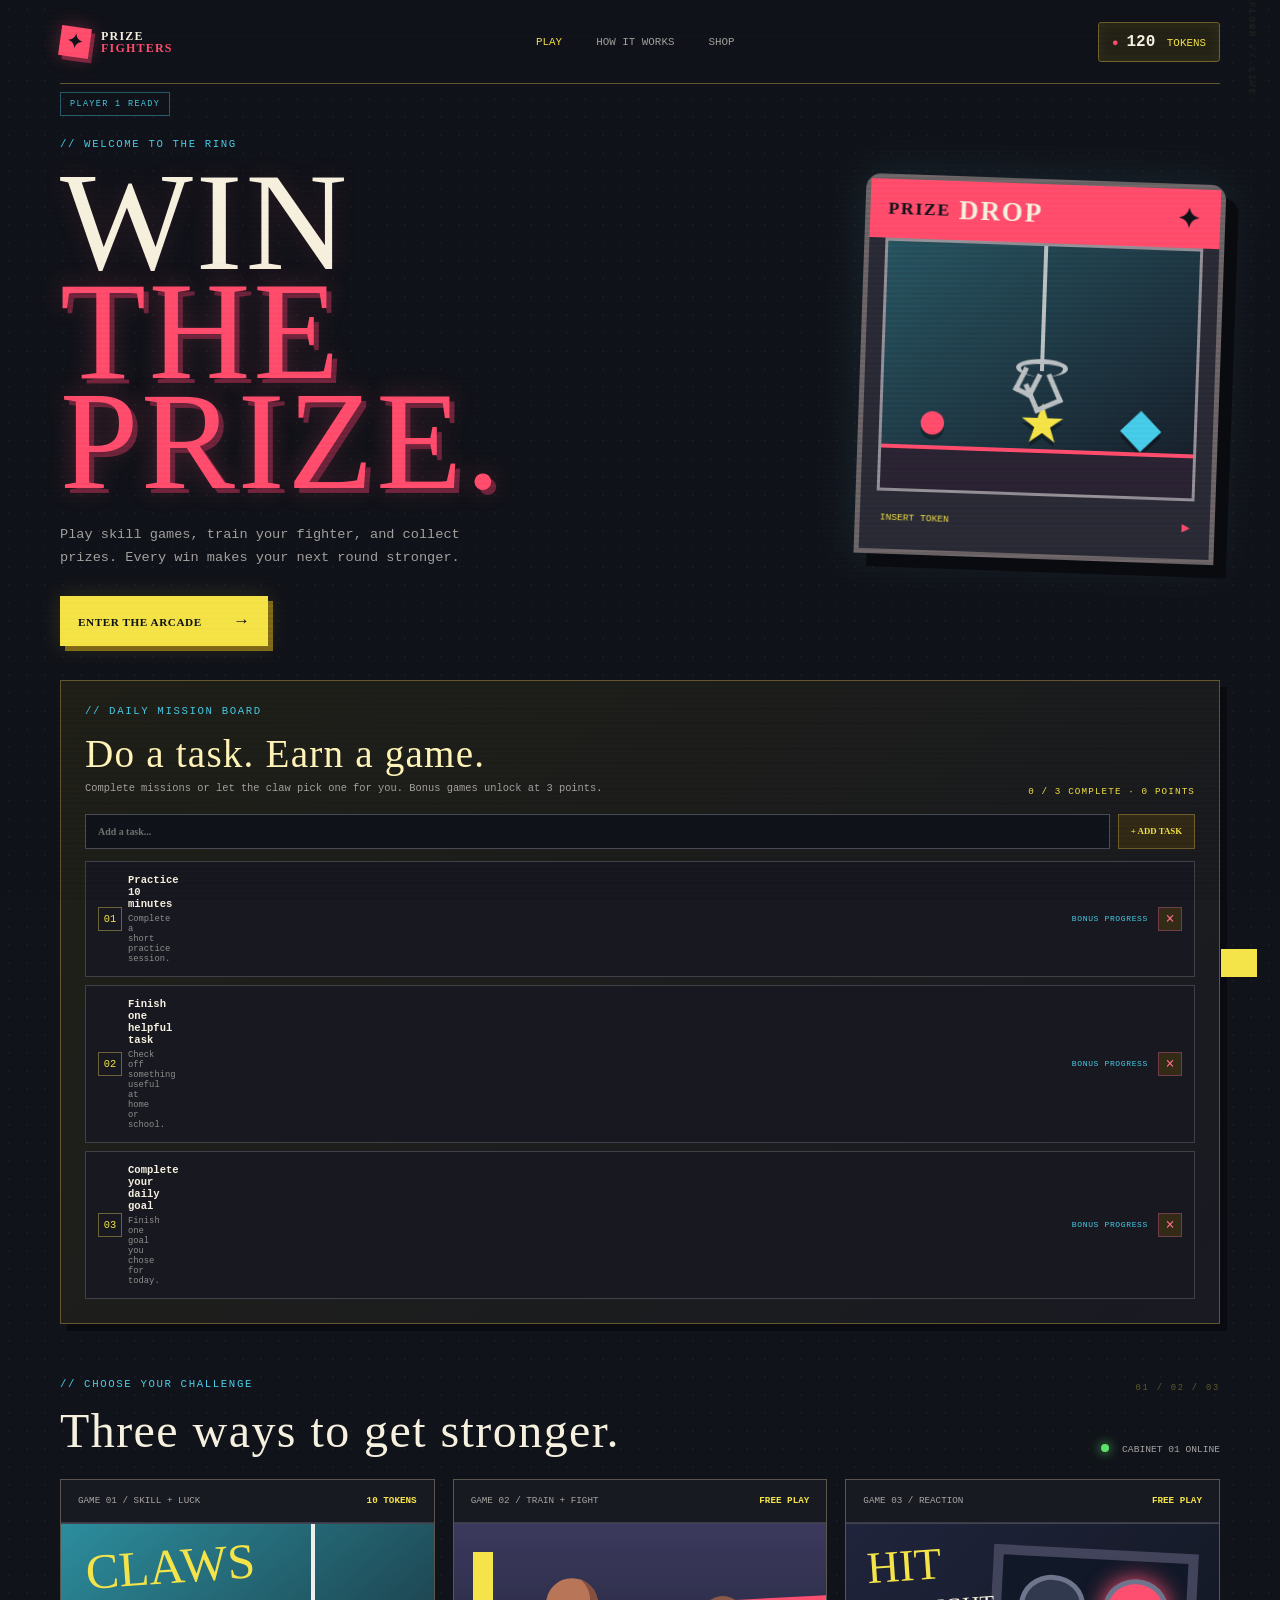
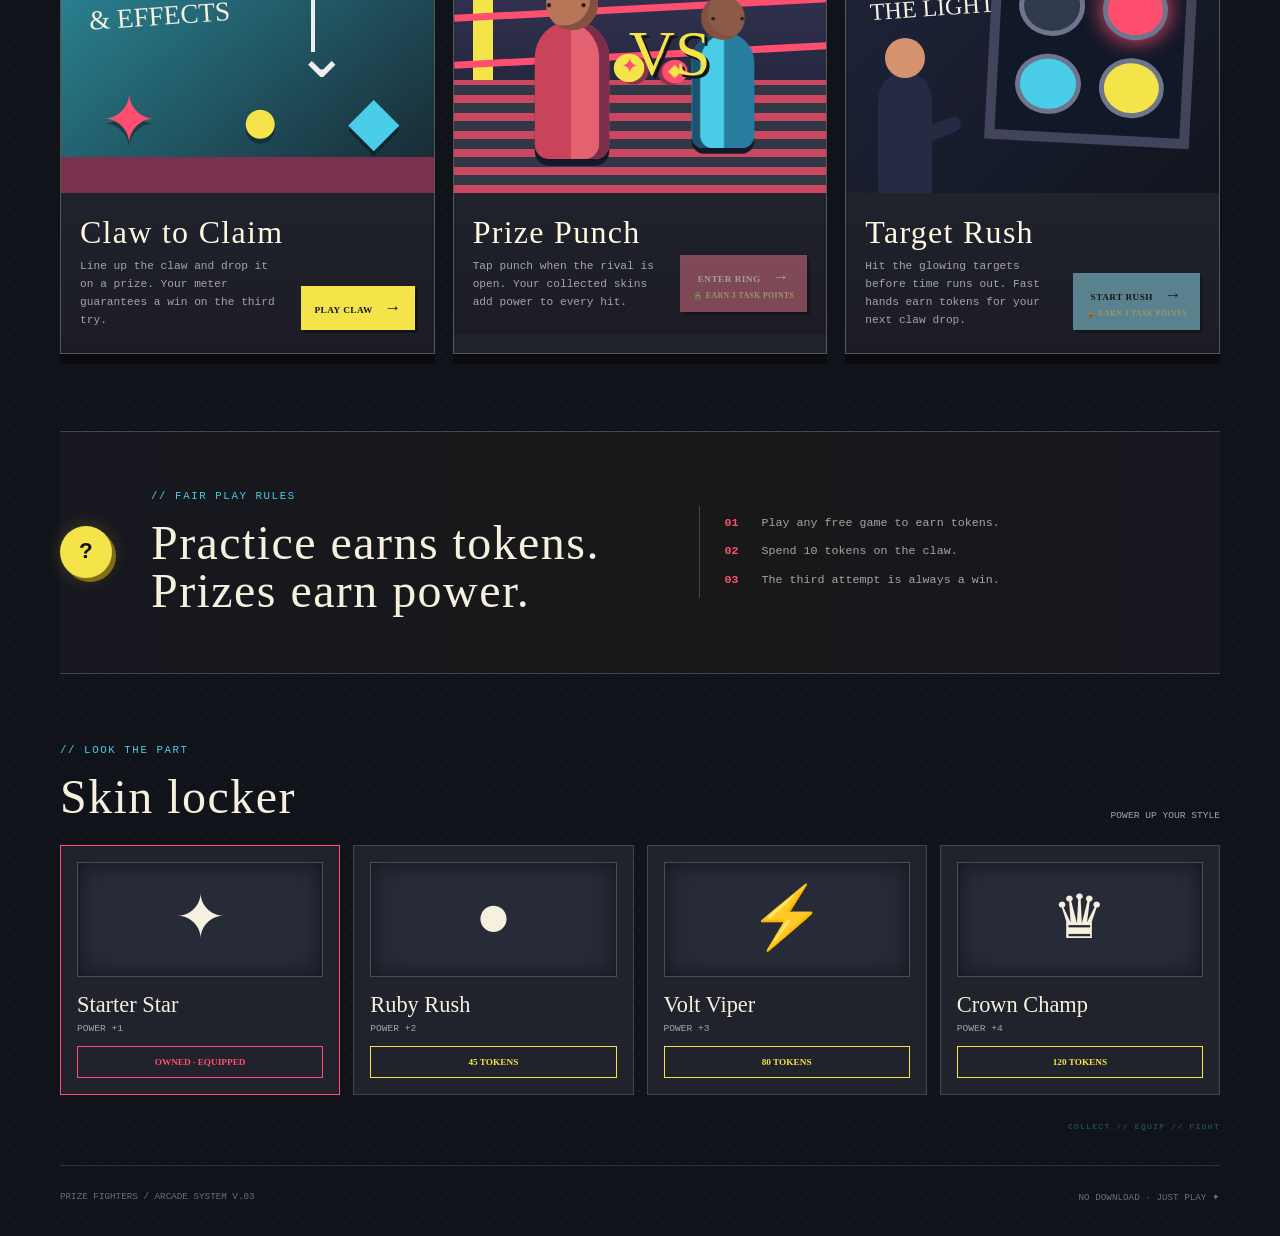
==== commit db46260c: "Turn claw machine into task reward picker" ====
--- a/index.html
+++ b/index.html
@@ -9,4 +9,4 @@
 <article class="game-card target-card"><div class="card-top"><span>GAME 03 / REACTION</span><b>FREE PLAY</b></div><div class="card-art target-art"><div class="target-label">HIT<br><em>THE LIGHT</em></div><div class="target-board"><i></i><i></i><i></i><i></i></div><div class="player-silhouette"><b></b><i></i></div></div><div class="card-content"><div><h3>Target Rush</h3><p>Hit the glowing targets before time runs out. Fast hands earn tokens for your next claw drop.</p></div><button class="button small blue" data-game="target">START RUSH <span>→</span></button></div></article>
 </div></section>
 <section id="how" class="how wrap"><div class="how-icon">?</div><div><p class="eyebrow">// FAIR PLAY RULES</p><h2>Practice earns tokens.<br>Prizes earn power.</h2></div><div class="steps"><p><b>01</b> Play any free game to earn tokens.</p><p><b>02</b> Spend 10 tokens on the claw.</p><p><b>03</b> The third attempt is always a win.</p></div></section><section id="shop" class="shop wrap"><div class="section-head"><div><p class="eyebrow">// LOOK THE PART</p><h2>Skin locker</h2></div><span>POWER UP YOUR STYLE</span></div><div class="shop-grid" id="shopGrid"></div></section></main><footer class="wrap"><span>PRIZE FIGHTERS / ARCADE SYSTEM V.03</span><span>NO DOWNLOAD · JUST PLAY ✦</span></footer>
-<dialog id="gameModal"><div class="modal-head"><div><p class="eyebrow">// LIVE CABINET</p><h2 id="modalTitle">Claw to Claim</h2></div><button class="close" id="closeModal">×</button></div><div id="modalBody"></div></dialog><div class="toast" id="toast"></div><script src="boxing-arena.js"></script><script src="boxing-feedback.js"></script><script src="skin-selector.js"></script><script src="arena-controls.js"></script><script src="boxing-modes.js"></script><script src="todo-rewards.js"></script><script src="first-person-3d.js"></script><script src="game.js"></script><script src="keyboard-controls.js"></script></body></html>
+<dialog id="gameModal"><div class="modal-head"><div><p class="eyebrow">// LIVE CABINET</p><h2 id="modalTitle">Claw to Claim</h2></div><button class="close" id="closeModal">×</button></div><div id="modalBody"></div></dialog><div class="toast" id="toast"></div><script src="boxing-arena.js"></script><script src="boxing-feedback.js"></script><script src="skin-selector.js"></script><script src="arena-controls.js"></script><script src="boxing-modes.js"></script><script src="todo-rewards.js"></script><script src="claw-tasks.js"></script><script src="first-person-3d.js"></script><script src="game.js"></script><script src="keyboard-controls.js"></script></body></html>
--- a/todo-rewards.css
+++ b/todo-rewards.css
@@ -4,6 +4,7 @@
 .todo-head p:not(.eyebrow) { color:#a7a4a2; font-size:.65rem; line-height:1.5; margin:8px 0 0; }
 .todo-progress { color:#f5e449; font-size:.58rem; letter-spacing:.12em; white-space:nowrap; }
 .todo-list { display:grid; gap:8px; }
+.todo-add { display:flex; gap:8px; margin-bottom:12px; }.todo-add input { flex:1; min-width:0; padding:11px 12px; border:1px solid #4d5059; background:#11131a; color:#f6f0df; font:600 .62rem 'Space Mono'; }.todo-add button,.todo-remove { border:1px solid #75632c; background:#332b16; color:#f5e449; font:700 .55rem 'Space Mono'; cursor:pointer; }.todo-add button { padding:0 12px; }.todo-add button:hover,.todo-remove:hover { background:#f5e449; color:#11131a; }
 .todo-item { display:grid; grid-template-columns:20px 28px 1fr auto; align-items:center; gap:10px; padding:12px; border:1px solid #3f4149; background:#171820; cursor:pointer; transition:border-color .15s,transform .15s; }
 .todo-item:hover { border-color:#f5e449; transform:translateX(3px); }
 .todo-item input { position:absolute; opacity:0; pointer-events:none; }
@@ -11,6 +12,8 @@
 .todo-item.done { border-color:#5ce26a; background:#17221d; }.todo-item.done .todo-check { background:#5ce26a; color:#11131a; border-color:#5ce26a; }
 .todo-item b { display:block; color:#f6f0df; font-size:.66rem; }.todo-item small { display:block; margin-top:4px; color:#8f8d8b; font-size:.55rem; }
 .todo-item em { color:#49cde8; font-style:normal; font-size:.5rem; letter-spacing:.08em; text-align:right; }
+.todo-remove { width:24px; height:24px; border-color:#713d4a; color:#ff7182; font-size:1rem; line-height:1; }
+.task-claw { text-align:center; padding:18px 6px; }.task-claw h2 { color:#f5e449; font:400 2.8rem 'Bebas Neue'; margin:0 0 18px; }.task-claw p:not(.eyebrow) { color:#c9c0a4; font-size:.7rem; line-height:1.6; }.task-claw small { display:block; color:#9d967e; font-size:.55rem; margin:16px 0; }.picked-task { padding:24px 14px; border:2px solid #f5e449; background:#302914; color:#fff4bd; font:400 2.2rem 'Bebas Neue'; box-shadow:0 0 24px #f5e44933; }
 [data-game].locked-game { position:relative; filter:grayscale(.5); opacity:.62; cursor:not-allowed; }
 [data-game].locked-game::after { content:'🔒 ' attr(data-lock-label); display:block; margin-top:4px; color:#f5e449; font-size:.48rem; }
 @media(max-width:760px){.todo-head{align-items:start;flex-direction:column}.todo-item{grid-template-columns:20px 28px 1fr}.todo-item em{grid-column:3;text-align:left;margin-top:4px}.todo-board{padding:18px}.todo-head h2{font-size:2rem}}
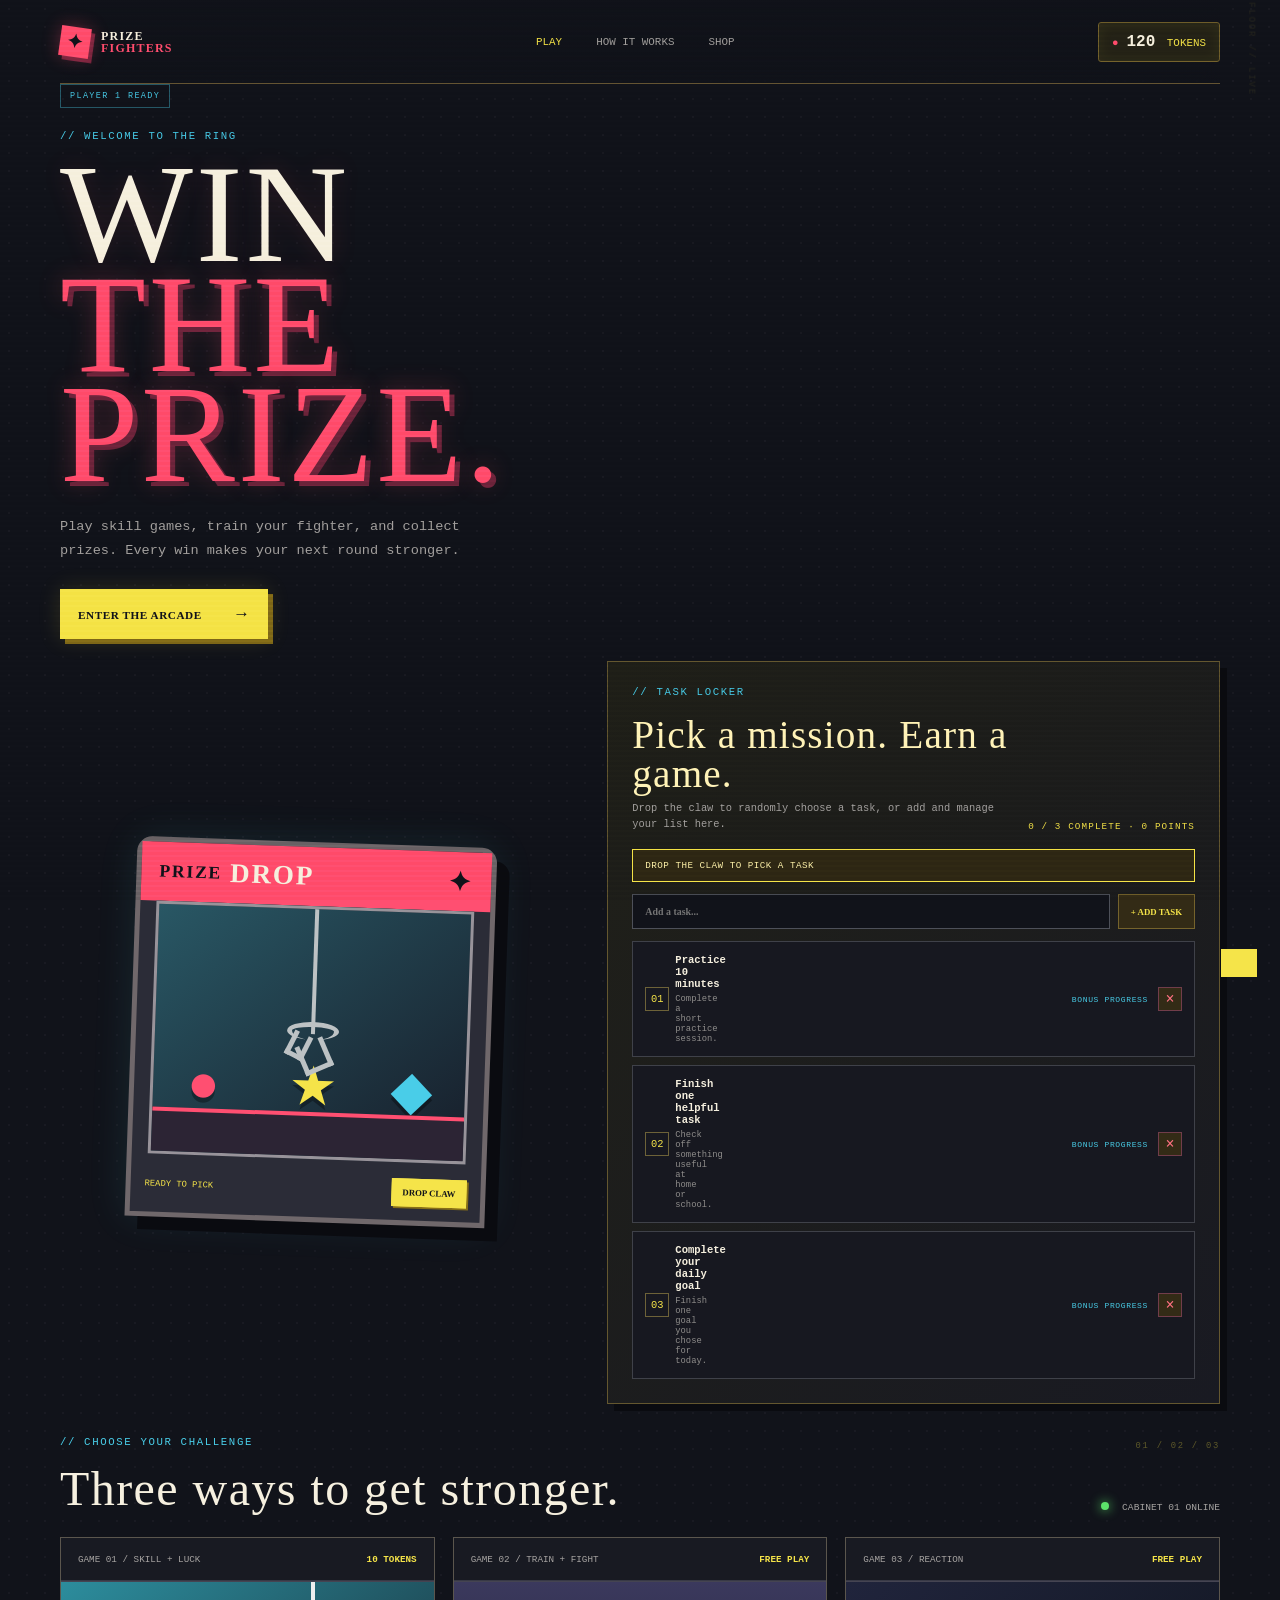
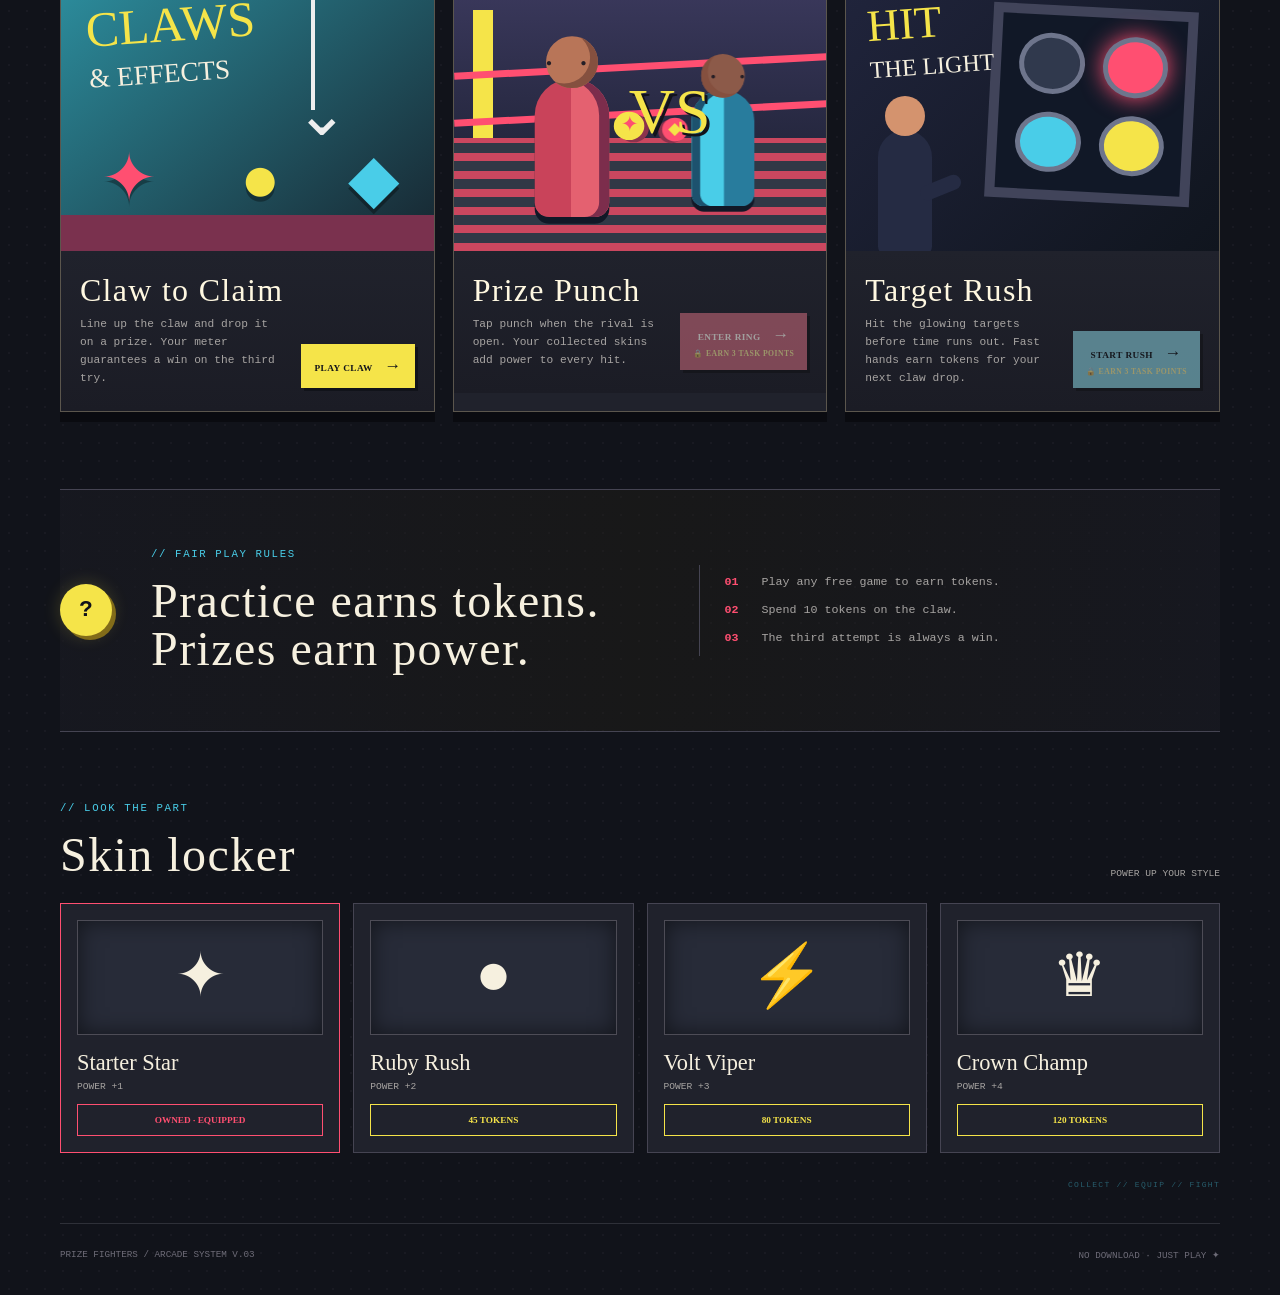
==== commit 102d9821: "Move claw task picker into hero machine" ====
--- a/index.html
+++ b/index.html
@@ -1,6 +1,6 @@
 <!doctype html>
 <html lang="en">
-<head><meta charset="utf-8"><meta name="viewport" content="width=device-width, initial-scale=1"><title>PRIZE FIGHTERS // Arcade</title><link rel="stylesheet" href="styles.css"><link rel="stylesheet" href="character-overrides.css"><link rel="stylesheet" href="boxing-arena.css"><link rel="stylesheet" href="boxing-realism.css"><link rel="stylesheet" href="skin-selector.css"><link rel="stylesheet" href="arena-controls.css"><link rel="stylesheet" href="fair-fight.css"><link rel="stylesheet" href="boxing-modes.css"><link rel="stylesheet" href="human-boxers.css"><link rel="stylesheet" href="menu-polish.css"><link rel="stylesheet" href="todo-rewards.css"><link rel="stylesheet" href="first-person-3d.css"></head>
+<head><meta charset="utf-8"><meta name="viewport" content="width=device-width, initial-scale=1"><title>PRIZE FIGHTERS // Arcade</title><link rel="stylesheet" href="styles.css"><link rel="stylesheet" href="character-overrides.css"><link rel="stylesheet" href="boxing-arena.css"><link rel="stylesheet" href="boxing-realism.css"><link rel="stylesheet" href="skin-selector.css"><link rel="stylesheet" href="arena-controls.css"><link rel="stylesheet" href="fair-fight.css"><link rel="stylesheet" href="boxing-modes.css"><link rel="stylesheet" href="human-boxers.css"><link rel="stylesheet" href="menu-polish.css"><link rel="stylesheet" href="todo-rewards.css"><link rel="stylesheet" href="first-person-3d.css"><link rel="stylesheet" href="claw-task-machine.css"></head>
 <body><div class="scanlines"></div><header class="topbar"><a class="brand" href="#top"><span class="brand-mark">✦</span><span>PRIZE<br><b>FIGHTERS</b></span></a><nav><a class="nav-link active" href="#games">PLAY</a><a class="nav-link" href="#how">HOW IT WORKS</a><a class="nav-link" href="#shop">SHOP</a></nav><div class="wallet"><span>●</span><b id="coinCount">120</b> TOKENS</div></header>
 <main id="top"><section class="hero wrap"><div class="hero-copy"><p class="eyebrow">// WELCOME TO THE RING</p><h1>WIN<br><em>THE PRIZE.</em></h1><p class="lede">Play skill games, train your fighter, and collect prizes. Every win makes your next round stronger.</p><button class="button hot" data-scroll="games">ENTER THE ARCADE <span>→</span></button></div><div class="hero-machine"><div class="machine-top"><span>PRIZE</span><b>DROP</b><i>✦</i></div><div class="machine-glass"><div class="claw claw-hero"><span></span><i></i></div><div class="toy toy-red">●</div><div class="toy toy-yellow">★</div><div class="toy toy-blue">◆</div><div class="machine-floor"></div></div><div class="machine-base"><span>INSERT TOKEN</span><b>▶</b></div></div></section>
 <section id="games" class="wrap games-section"><div class="section-head"><div><p class="eyebrow">// CHOOSE YOUR CHALLENGE</p><h2>Three ways to get stronger.</h2></div><span class="status-pill"><i></i> CABINET 01 ONLINE</span></div><div class="game-grid">
--- a/claw-task-machine.css
+++ b/claw-task-machine.css
@@ -0,0 +1,16 @@
+.hero { display:grid; grid-template-columns:minmax(320px, .9fr) minmax(360px, 1.1fr); grid-template-rows:auto 1fr; align-items:center; gap:22px 46px; }
+.hero-copy { grid-column:1/-1; grid-row:1; }
+.hero-machine { grid-column:1; grid-row:2; justify-self:center; }
+.hero-missions { grid-column:2; grid-row:2; width:100%; margin:0; align-self:center; }
+.task-picked { margin:10px 0 12px; padding:10px 12px; border:1px solid #f5e449; background:#302914; color:#fff3ae; font-size:.58rem; letter-spacing:.05em; }
+.machine-base { display:flex; align-items:center; gap:10px; padding:10px 14px; }
+.claw-status { color:#f5e449; font-size:.55rem; flex:1; }
+.drop-claw { border:1px solid #f5e449; background:#f5e449; color:#11131a; padding:8px 10px; font:700 .55rem 'Space Mono'; cursor:pointer; box-shadow:2px 2px 0 #866e18; }
+.drop-claw:hover { transform:translateY(-2px); }.drop-claw:disabled{opacity:.55;cursor:wait;}
+.complete-task { background:#49cde8; border-color:#49cde8; color:#11131a; }.complete-task:disabled { display:none; }
+.claw-reveal { position:absolute; z-index:4; left:50%; bottom:46px; transform:translateX(-50%) scale(.6); opacity:0; width:78%; padding:9px 6px; border:2px solid #f5e449; background:#222018ee; color:#fff3ae; text-align:center; font:400 1.15rem 'Bebas Neue'; transition:opacity .2s,transform .2s; }
+.machine-revealed .claw-reveal { opacity:1; transform:translateX(-50%) scale(1); }
+.machine-playing .claw-hero { animation:clawDropTask 1.15s ease-in-out; }
+.machine-grabbed .claw-hero { filter:drop-shadow(0 0 10px #f5e449); }
+@keyframes clawDropTask { 0%,100%{height:125px} 42%{height:245px} 62%{height:225px} }
+@media(max-width:900px){.hero{display:flex;flex-direction:column;align-items:stretch}.hero-copy{order:0}.hero-machine{order:1;align-self:center}.hero-missions{order:2}.hero-machine,.hero-missions{grid-column:auto;grid-row:auto}}
